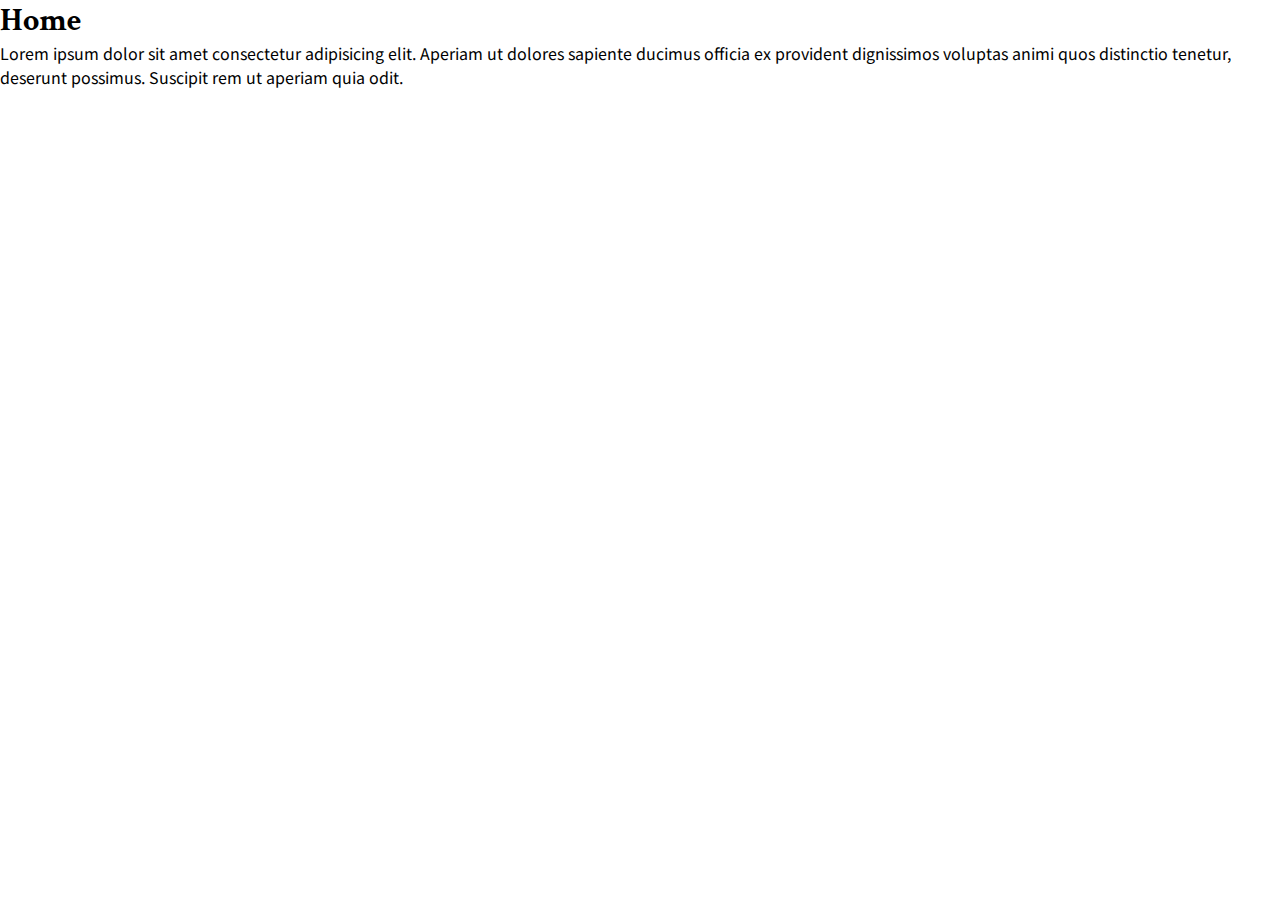
==== index.html @ 392b2c2f "Add files via upload" ====
<!DOCTYPE html>
<html lang="en">
  <head>
    <meta charset="UTF-8" />
    <meta http-equiv="X-UA-Compatible" content="IE=edge" />
    <meta name="viewport" content="width=device-width, initial-scale=1.0" />
    <link rel="stylesheet" href="./css/style.css" />
    <script src="https://ajax.googleapis.com/ajax/libs/jquery/3.6.0/jquery.min.js"></script>
    <script src="./js/main.js"></script>
    <title>숙명여자대학교 무용과</title>
  </head>
  <body>
    <h1>Home</h1>
    <p>
      Lorem ipsum dolor sit amet consectetur adipisicing elit. Aperiam ut
      dolores sapiente ducimus officia ex provident dignissimos voluptas animi
      quos distinctio tenetur, deserunt possimus. Suscipit rem ut aperiam quia
      odit.
    </p>
  </body>
</html>
---- css/style.css ----
@import "./reset.css";

@import url("https://fonts.googleapis.com/css2?family=Crimson+Text:wght@400;600;700&family=Noto+Sans+KR:wght@100;300;400;500;700;900&display=swap");

body {
  font-family: "Noto Sans KR", sans-serif;
}

h1 {
  font-family: "Crimson Text", serif;
}
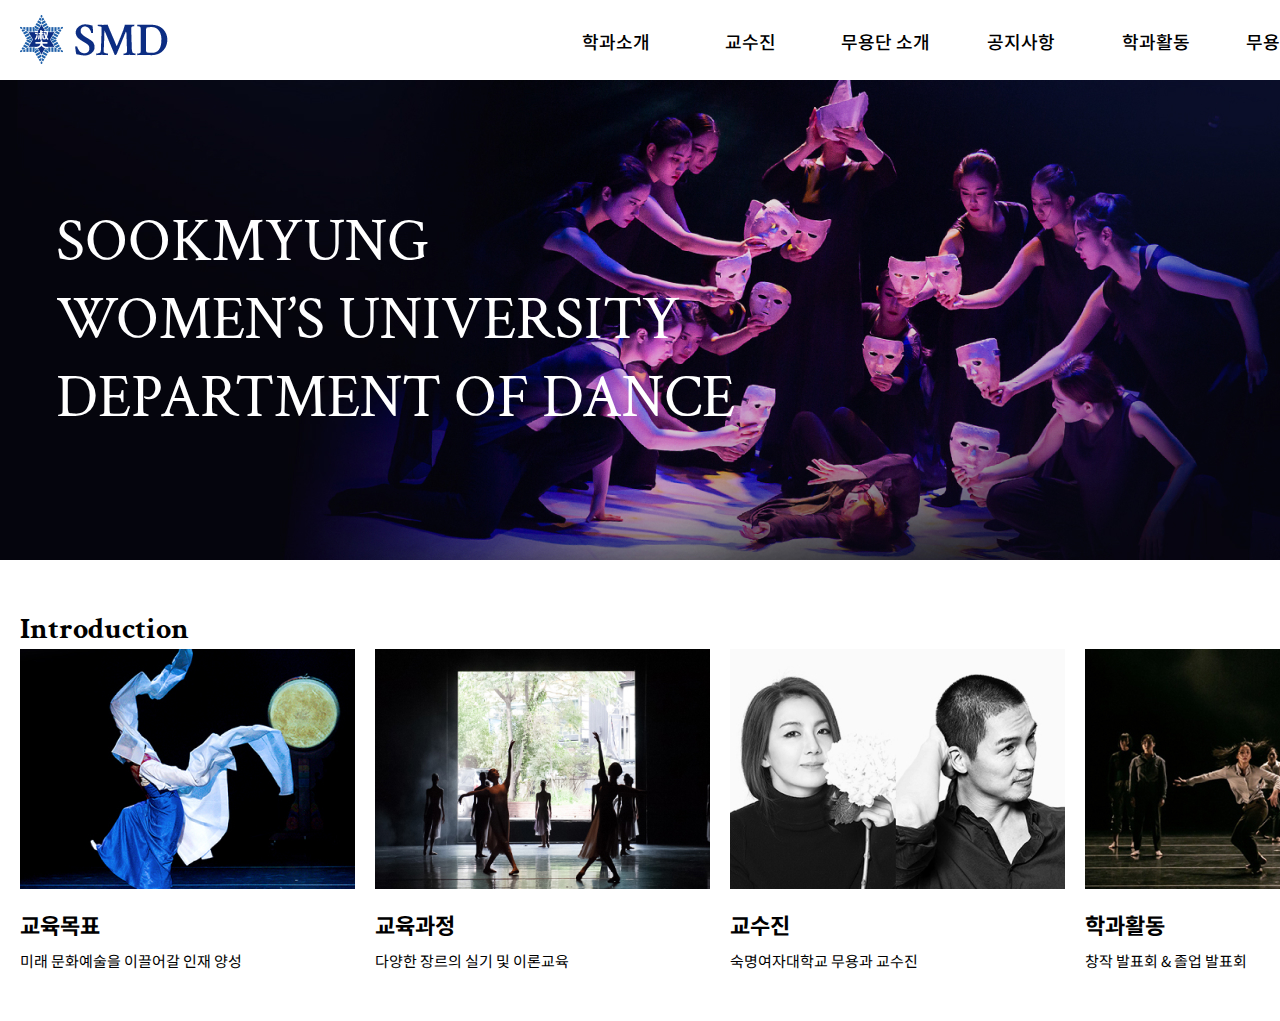
==== commit 0ca2cfc6: "Add files via upload" ====
--- a/index.html
+++ b/index.html
@@ -10,12 +10,117 @@
     <title>숙명여자대학교 무용과</title>
   </head>
   <body>
-    <h1>Home</h1>
-    <p>
-      Lorem ipsum dolor sit amet consectetur adipisicing elit. Aperiam ut
-      dolores sapiente ducimus officia ex provident dignissimos voluptas animi
-      quos distinctio tenetur, deserunt possimus. Suscipit rem ut aperiam quia
-      odit.
-    </p>
+    <header id="main-header">
+      <div class="container">
+        <h1>
+          <a href="./">
+            <img src="./image/logo.png" alt="숙대무용과" />
+          </a>
+        </h1>
+        <nav id="gnb">
+          <ul class="depth1">
+            <li>
+              <a href="#">학과소개</a>
+              <ul class="depth2">
+                <li><a href="#">학과소개</a></li>
+                <li><a href="#">교육목표</a></li>
+                <li><a href="#">교육과정</a></li>
+                <li><a href="#">시설 및 환경</a></li>
+                <li><a href="#">오시는 길</a></li>
+              </ul>
+            </li>
+            <li>
+              <a href="#">교수진</a>
+              <ul class="depth2">
+                <li><a href="#">교수진</a></li>
+              </ul>
+            </li>
+            <li>
+              <a href="#">무용단 소개</a>
+              <ul class="depth2">
+                <li><a href="#">한국무용</a></li>
+                <li><a href="#">현대무용</a></li>
+                <li><a href="#">발래</a></li>
+              </ul>
+            </li>
+            <li>
+              <a href="#">공지사항</a>
+              <ul class="depth2">
+                <li><a href="#">공지사항</a></li>
+                <li><a href="#">열린마당</a></li>
+                <li><a href="#">Q&A</a></li>
+              </ul>
+            </li>
+            <li>
+              <a href="#">학과활동</a>
+              <ul class="depth2">
+                <li><a href="#">학과활동</a></li>
+              </ul>
+            </li>
+            <li>
+              <a href="#">무용과 행사</a>
+              <ul class="depth2">
+                <li><a href="#">창작발표회</a></li>
+                <li><a href="#">졸업발표회</a></li>
+                <li><a href="#">공연 및 행사</a></li>
+              </ul>
+            </li>
+          </ul>
+        </nav>
+        <!-- 토글버튼 -->
+        <a href="#sitemap-menu" id="btn-toggle">
+          <img src="./image/bx_menu-alt-right.svg" alt="toggle sitemap" />
+        </a>
+      </div>
+      <!-- container div -->
+    </header>
+
+    <!-- 메인배너 -->
+    <section id="main-banner">
+      <div class="container">
+        <h1>
+          SOOKMYUNG <br />
+          WOMEN’S UNIVERSITY <br />
+          DEPARTMENT OF DANCE
+        </h1>
+      </div>
+    </section>
+
+    <!-- Introduction -->
+    <section id="intro">
+      <div class="container">
+        <h1>Introduction</h1>
+        <ul class="intro-list">
+          <li>
+            <a href="#">
+              <img src="./image/교육목표.jpg" alt="교육목표" />
+            </a>
+            <h2>교육목표</h2>
+            <p>미래 문화예술을 이끌어갈 인재 양성</p>
+          </li>
+          <li>
+            <a href="#">
+              <img src="./image/교육과정.jpg" alt="교육과정" />
+            </a>
+            <h2>교육과정</h2>
+            <p>다양한 장르의 실기 및 이론교육</p>
+          </li>
+          <li>
+            <a href="#">
+              <img src="./image/교수진.jpg" alt="교수진" />
+            </a>
+            <h2>교수진</h2>
+            <p>숙명여자대학교 무용과 교수진</p>
+          </li>
+          <li>
+            <a href="#">
+              <img src="./image/학과활동.jpg" alt="학과활동" />
+            </a>
+            <h2>학과활동</h2>
+            <p>창작 발표회 & 졸업 발표회</p>
+          </li>
+        </ul>
+      </div>
+    </section>
   </body>
 </html>
--- a/css/style.css
+++ b/css/style.css
@@ -2,10 +2,161 @@
 
 @import url("https://fonts.googleapis.com/css2?family=Crimson+Text:wght@400;600;700&family=Noto+Sans+KR:wght@100;300;400;500;700;900&display=swap");
 
+:root {
+  --main-color: #0c2d83;
+  --bg-color-light: #f5f5f5;
+  --text-light: #666;
+  --white: #fff;
+}
+
 body {
   font-family: "Noto Sans KR", sans-serif;
+  font-size: 15px;
+  background-color: var(--white);
 }
 
 h1 {
   font-family: "Crimson Text", serif;
 }
+
+h2 {
+  font-size: 22px;
+}
+
+h3 {
+  font-size: 20px;
+}
+
+a {
+  color: #000;
+}
+
+.container {
+  width: 1440px;
+  /* outline: 1px solid #000; */
+  margin: 0 auto;
+  position: relative;
+}
+
+#main-header {
+  height: 80px;
+}
+
+#main-header h1 {
+  position: absolute;
+  left: 20px;
+  top: 15px;
+}
+
+#gnb {
+  position: absolute;
+  right: 97px;
+  top: 28px;
+  /* 2단 메뉴를 보이게 하기 위해 z-index를 지정한다 */
+  z-index: 99;
+}
+
+/* 1단계 메뉴 */
+
+#gnb .depth1 {
+  display: flex;
+  text-align: center;
+}
+
+#gnb .depth1 > li {
+  margin-left: 30px;
+  /* outline: 1px solid red; */
+  width: 7em;
+}
+
+#gnb .depth1 > li > a {
+  font-weight: 500;
+  font-size: 18px;
+}
+
+/* 2단계 메뉴 */
+
+#gnb .depth2 {
+  background: #fff;
+  border: 1px solid #ccc;
+  padding: 10px;
+  margin-top: 26px;
+  text-align: left;
+  display: none;
+  /* 만약 2단 메뉴가 슬라이딩 방식으로 나타나길 바란다면 여기에다가 height 값을 0으로 지정하고 아래에다가 hover가 될 때 height 값을 다르게 지정하면 된다.*/
+}
+
+#gnb .depth2 > li {
+  margin-bottom: 10px;
+}
+
+#gnb .depth2 > li:last-child {
+  margin-bottom: 0px;
+}
+
+/* hover 액션 */
+/* depth1 li에 마우스가 올라가면 depth2 표시 */
+#gnb .depth1 > li:hover .depth2 {
+  display: block;
+}
+
+#gnb .depth1 > li > a:hover {
+  color: var(--main-color);
+}
+
+#gnb .depth2 > li > a:hover {
+  text-decoration: underline;
+}
+
+#btn-toggle {
+  position: absolute;
+  right: 20px;
+  top: 25px;
+}
+
+/* 메인배너 */
+#main-banner {
+  height: 480px;
+  background: #000;
+}
+
+#main-banner .container {
+  height: 100%;
+  background-image: url(../image/main-banner1.jpg);
+  display: flex;
+  align-items: center;
+}
+
+#main-banner h1 {
+  color: #fff;
+  padding-left: 56px;
+  font-size: 60px;
+  font-weight: 400;
+}
+
+/* introduction */
+
+#intro .container {
+  padding: 50px 20px;
+  /* outline: 1px solid #000; */
+}
+
+#intro .intro-list {
+  display: flex;
+  gap: 20px;
+}
+
+#intro .intro-list > li {
+  /* outline: 1px solid red; */
+  width: calc((100% - 60px) / 4);
+}
+
+#intro .intro-list > li img {
+  width: 100%;
+  margin-bottom: 15px;
+}
+
+/* 여백, 정렬 */
+#intro .intro-list h2 {
+  margin-bottom: 10px;
+}
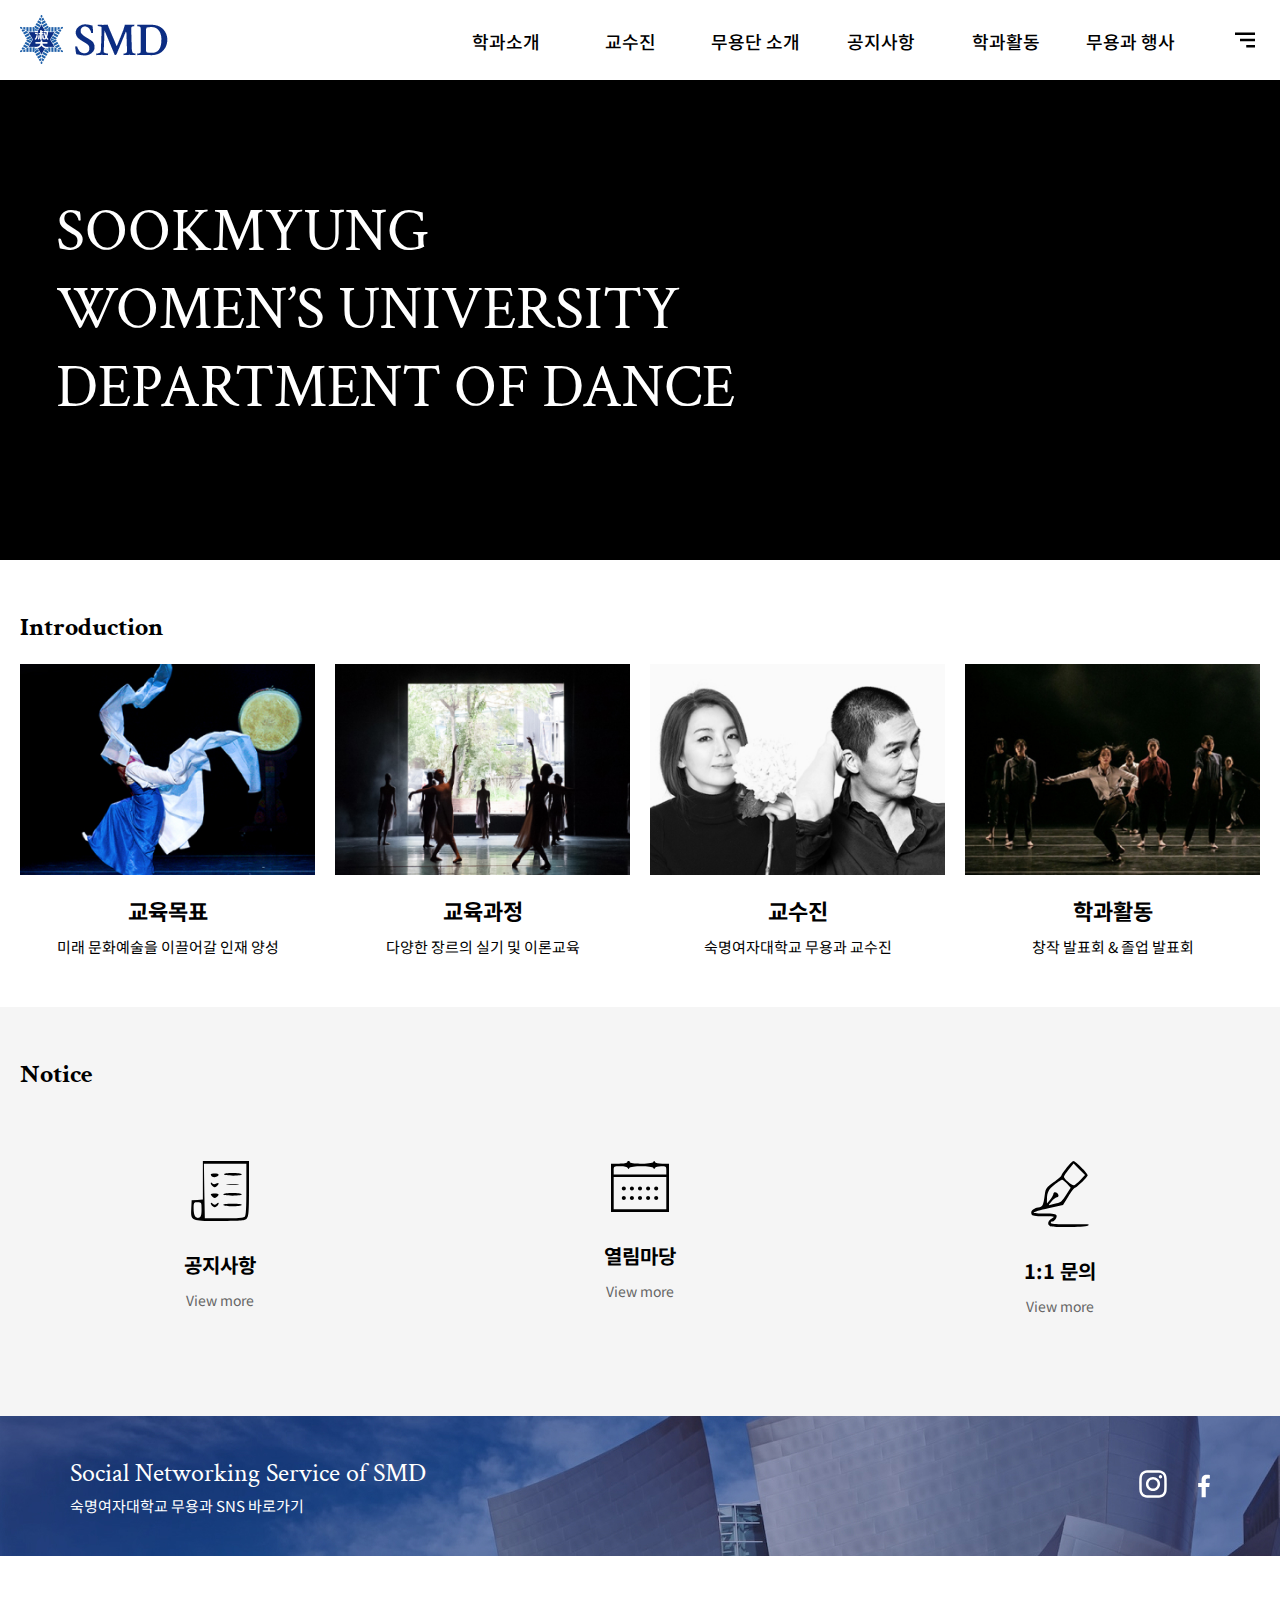
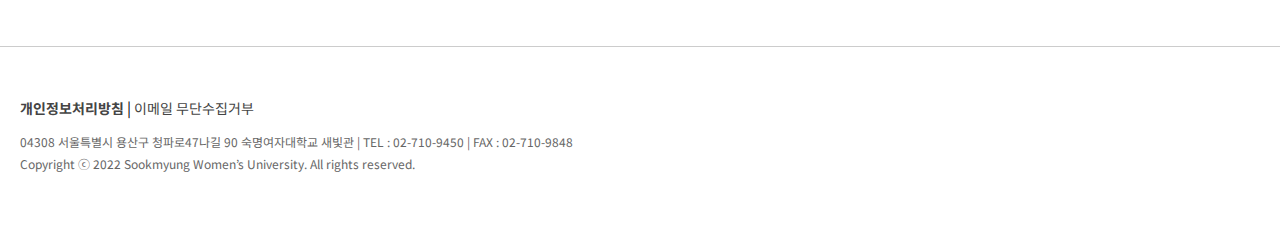
==== commit 6be8142a: "Add files via upload" ====
--- a/index.html
+++ b/index.html
@@ -4,10 +4,12 @@
     <meta charset="UTF-8" />
     <meta http-equiv="X-UA-Compatible" content="IE=edge" />
     <meta name="viewport" content="width=device-width, initial-scale=1.0" />
-    <link rel="stylesheet" href="./css/style.css" />
+    <title>숙명여자대학교 무용과</title>
+    <link rel="stylesheet" href="css/style.css" />
+    <!-- 제이쿼리 라이브러리 -->
     <script src="https://ajax.googleapis.com/ajax/libs/jquery/3.6.0/jquery.min.js"></script>
+    <!-- 내 자바스크립트 -->
     <script src="./js/main.js"></script>
-    <title>숙명여자대학교 무용과</title>
   </head>
   <body>
     <header id="main-header">
@@ -47,7 +49,7 @@
               <a href="#">공지사항</a>
               <ul class="depth2">
                 <li><a href="#">공지사항</a></li>
-                <li><a href="#">열린마당</a></li>
+                <li><a href="#">열림마당</a></li>
                 <li><a href="#">Q&A</a></li>
               </ul>
             </li>
@@ -72,15 +74,15 @@
           <img src="./image/bx_menu-alt-right.svg" alt="toggle sitemap" />
         </a>
       </div>
-      <!-- container div -->
+      <!-- container -->
     </header>
 
     <!-- 메인배너 -->
     <section id="main-banner">
       <div class="container">
         <h1>
-          SOOKMYUNG <br />
-          WOMEN’S UNIVERSITY <br />
+          SOOKMYUNG<br />
+          WOMEN’S UNIVERSITY<br />
           DEPARTMENT OF DANCE
         </h1>
       </div>
@@ -94,33 +96,101 @@
           <li>
             <a href="#">
               <img src="./image/교육목표.jpg" alt="교육목표" />
+              <h2>교육목표</h2>
             </a>
-            <h2>교육목표</h2>
             <p>미래 문화예술을 이끌어갈 인재 양성</p>
           </li>
           <li>
             <a href="#">
               <img src="./image/교육과정.jpg" alt="교육과정" />
+              <h2>교육과정</h2>
             </a>
-            <h2>교육과정</h2>
             <p>다양한 장르의 실기 및 이론교육</p>
           </li>
           <li>
             <a href="#">
               <img src="./image/교수진.jpg" alt="교수진" />
+              <h2>교수진</h2>
             </a>
-            <h2>교수진</h2>
             <p>숙명여자대학교 무용과 교수진</p>
           </li>
           <li>
             <a href="#">
               <img src="./image/학과활동.jpg" alt="학과활동" />
+              <h2>학과활동</h2>
             </a>
-            <h2>학과활동</h2>
             <p>창작 발표회 & 졸업 발표회</p>
           </li>
         </ul>
       </div>
+      <!-- container -->
     </section>
+
+    <!-- Notice -->
+    <section id="notice">
+      <div class="container">
+        <h1>Notice</h1>
+        <ul class="icons-list">
+          <li>
+            <div class="icon-group">
+              <img src="./image/notice-icon1.svg" alt="공지사항" />
+              <h3>공지사항</h3>
+              <a href="#" class="btn-more">View more</a>
+            </div>
+          </li>
+          <li>
+            <div class="icon-group">
+              <img src="./image/notice-icon2.svg" alt="열림마당" />
+              <h3>열림마당</h3>
+              <a href="#" class="btn-more">View more</a>
+            </div>
+          </li>
+          <li>
+            <div class="icon-group">
+              <img src="./image/notice-icon3.svg" alt="1:1 문의" />
+              <h3>1:1 문의</h3>
+              <a href="#" class="btn-more">View more</a>
+            </div>
+          </li>
+        </ul>
+      </div>
+    </section>
+
+    <!-- SNS 배너 -->
+    <section id="sns-banner">
+      <div class="container">
+        <div class="banner-title">
+          <h1>Social Networking Service of SMD</h1>
+          <p>숙명여자대학교 무용과 SNS 바로가기</p>
+        </div>
+        <div class="sns-icon-group">
+          <a href="#">
+            <img src="./image/instar-icon-white.svg" alt="instagram" />
+          </a>
+          <a href="#">
+            <img src="./image/face-icon-white.svg" alt="facebook" />
+          </a>
+        </div>
+      </div>
+    </section>
+
+    <footer id="main-footer">
+      <div class="container">
+        <div class="footer-group">
+          <div class="footer-menu">
+            <a href="#"><strong>개인정보처리방침</strong></a
+            ><span> | </span>
+            <a href="#">이메일 무단수집거부</a>
+          </div>
+          <address>
+            04308 서울특별시 용산구 청파로47나길 90 숙명여자대학교 새빛관 | TEL
+            : 02-710-9450 | FAX : 02-710-9848
+          </address>
+          <p class="copy">
+            Copyright ⓒ 2022 Sookmyung Women’s University. All rights reserved.
+          </p>
+        </div>
+      </div>
+    </footer>
   </body>
 </html>
--- a/css/style.css
+++ b/css/style.css
@@ -1,6 +1,14 @@
+/* style.css */
+
+/* 웹 폰트: Crimson, noto sans KR */
+@import url("https://fonts.googleapis.com/css2?family=Crimson+Text&family=Noto+Sans+KR:wght@400;500;700&display=swap");
+/* css에서 style 문서 불러오기 */
 @import "./reset.css";
 
-@import url("https://fonts.googleapis.com/css2?family=Crimson+Text:wght@400;600;700&family=Noto+Sans+KR:wght@100;300;400;500;700;900&display=swap");
+/*  
+font-family: 'Crimson Text', serif;
+font-family: 'Noto Sans KR', sans-serif;
+*/
 
 :root {
   --main-color: #0c2d83;
@@ -17,6 +25,8 @@
 
 h1 {
   font-family: "Crimson Text", serif;
+  font-size: 26px;
+  margin-bottom: 20px;
 }
 
 h2 {
@@ -32,14 +42,15 @@
 }
 
 .container {
-  width: 1440px;
-  /* outline: 1px solid #000; */
+  max-width: 1440px;
+  /* outline: 2px solid #333; */
   margin: 0 auto;
   position: relative;
 }
 
 #main-header {
   height: 80px;
+  /* background: #ccc; */
 }
 
 #main-header h1 {
@@ -52,20 +63,18 @@
   position: absolute;
   right: 97px;
   top: 28px;
-  /* 2단 메뉴를 보이게 하기 위해 z-index를 지정한다 */
-  z-index: 99;
+  z-index: 999;
 }
 
 /* 1단계 메뉴 */
-
 #gnb .depth1 {
   display: flex;
+}
+
+#gnb .depth1 > li {
+  margin-left: 20px;
+  /* outline: 1px solid red; */
   text-align: center;
-}
-
-#gnb .depth1 > li {
-  margin-left: 30px;
-  /* outline: 1px solid red; */
   width: 7em;
 }
 
@@ -75,15 +84,13 @@
 }
 
 /* 2단계 메뉴 */
-
 #gnb .depth2 {
-  background: #fff;
-  border: 1px solid #ccc;
+  background: #ffffff;
+  border: 1px solid #cccccc;
   padding: 10px;
   margin-top: 26px;
+  display: none;
   text-align: left;
-  display: none;
-  /* 만약 2단 메뉴가 슬라이딩 방식으로 나타나길 바란다면 여기에다가 height 값을 0으로 지정하고 아래에다가 hover가 될 때 height 값을 다르게 지정하면 된다.*/
 }
 
 #gnb .depth2 > li {
@@ -91,7 +98,7 @@
 }
 
 #gnb .depth2 > li:last-child {
-  margin-bottom: 0px;
+  margin-bottom: 0;
 }
 
 /* hover 액션 */
@@ -122,7 +129,7 @@
 
 #main-banner .container {
   height: 100%;
-  background-image: url(../image/main-banner1.jpg);
+  background-image: url("../images/main-banner-e1.jpg");
   display: flex;
   align-items: center;
 }
@@ -134,8 +141,7 @@
   font-weight: 400;
 }
 
-/* introduction */
-
+/* Introduction */
 #intro .container {
   padding: 50px 20px;
   /* outline: 1px solid #000; */
@@ -143,11 +149,13 @@
 
 #intro .intro-list {
   display: flex;
-  gap: 20px;
+  justify-content: space-between;
+  text-align: center;
 }
 
 #intro .intro-list > li {
-  /* outline: 1px solid red; */
+  /* outline: 2px solid red; */
+  /* (너비 - 칼럼여백(칼럼수 - 1)) / 칼럼수 */
   width: calc((100% - 60px) / 4);
 }
 
@@ -156,7 +164,90 @@
   margin-bottom: 15px;
 }
 
-/* 여백, 정렬 */
+/* 여백, 정렬  */
 #intro .intro-list h2 {
   margin-bottom: 10px;
 }
+
+/* Notice */
+#notice {
+  background-color: var(--bg-color-light);
+}
+
+#notice .container {
+  padding: 50px 20px;
+  /* outline: 1px solid #000; */
+}
+
+#notice .icons-list {
+  display: flex;
+  justify-content: space-between;
+  text-align: center;
+}
+
+#notice .icons-list > li {
+  /* outline: 2px solid red; */
+  width: calc((100% - 40px) / 3);
+  padding-top: 50px;
+  padding-bottom: 50px;
+}
+
+.btn-more {
+  font-size: 14px;
+  color: #666;
+}
+
+#notice .icons-list > li .icon-group h3 {
+  margin-top: 25px;
+  margin-bottom: 10px;
+}
+
+/* sns banner */
+
+#sns-banner .container {
+  background-image: url(../image/bottom-banner.jpg);
+  color: #fff;
+  padding-left: 70px;
+  padding-right: 70px;
+  height: 140px;
+  display: flex;
+  justify-content: space-between;
+  align-items: center;
+}
+
+#sns-banner h1 {
+  margin-bottom: 5px;
+  font-weight: 400;
+}
+
+#sns-banner .sns-icon-group a {
+  margin-left: 28px;
+}
+
+/* footer */
+
+#main-footer {
+  margin-top: 90px;
+  border-top: 1px solid rgba(0, 0, 0, 0.2);
+}
+
+#main-footer .container {
+  padding: 50px 20px;
+}
+
+#main-footer .footer-menu {
+  margin-bottom: 15px;
+}
+
+#main-footer .footer-menu a {
+  font-size: 14px;
+  color: #444;
+}
+
+#main-footer address,
+.copy {
+  font-size: 12px;
+  font-style: normal;
+  color: #666;
+  margin-bottom: 5px;
+}
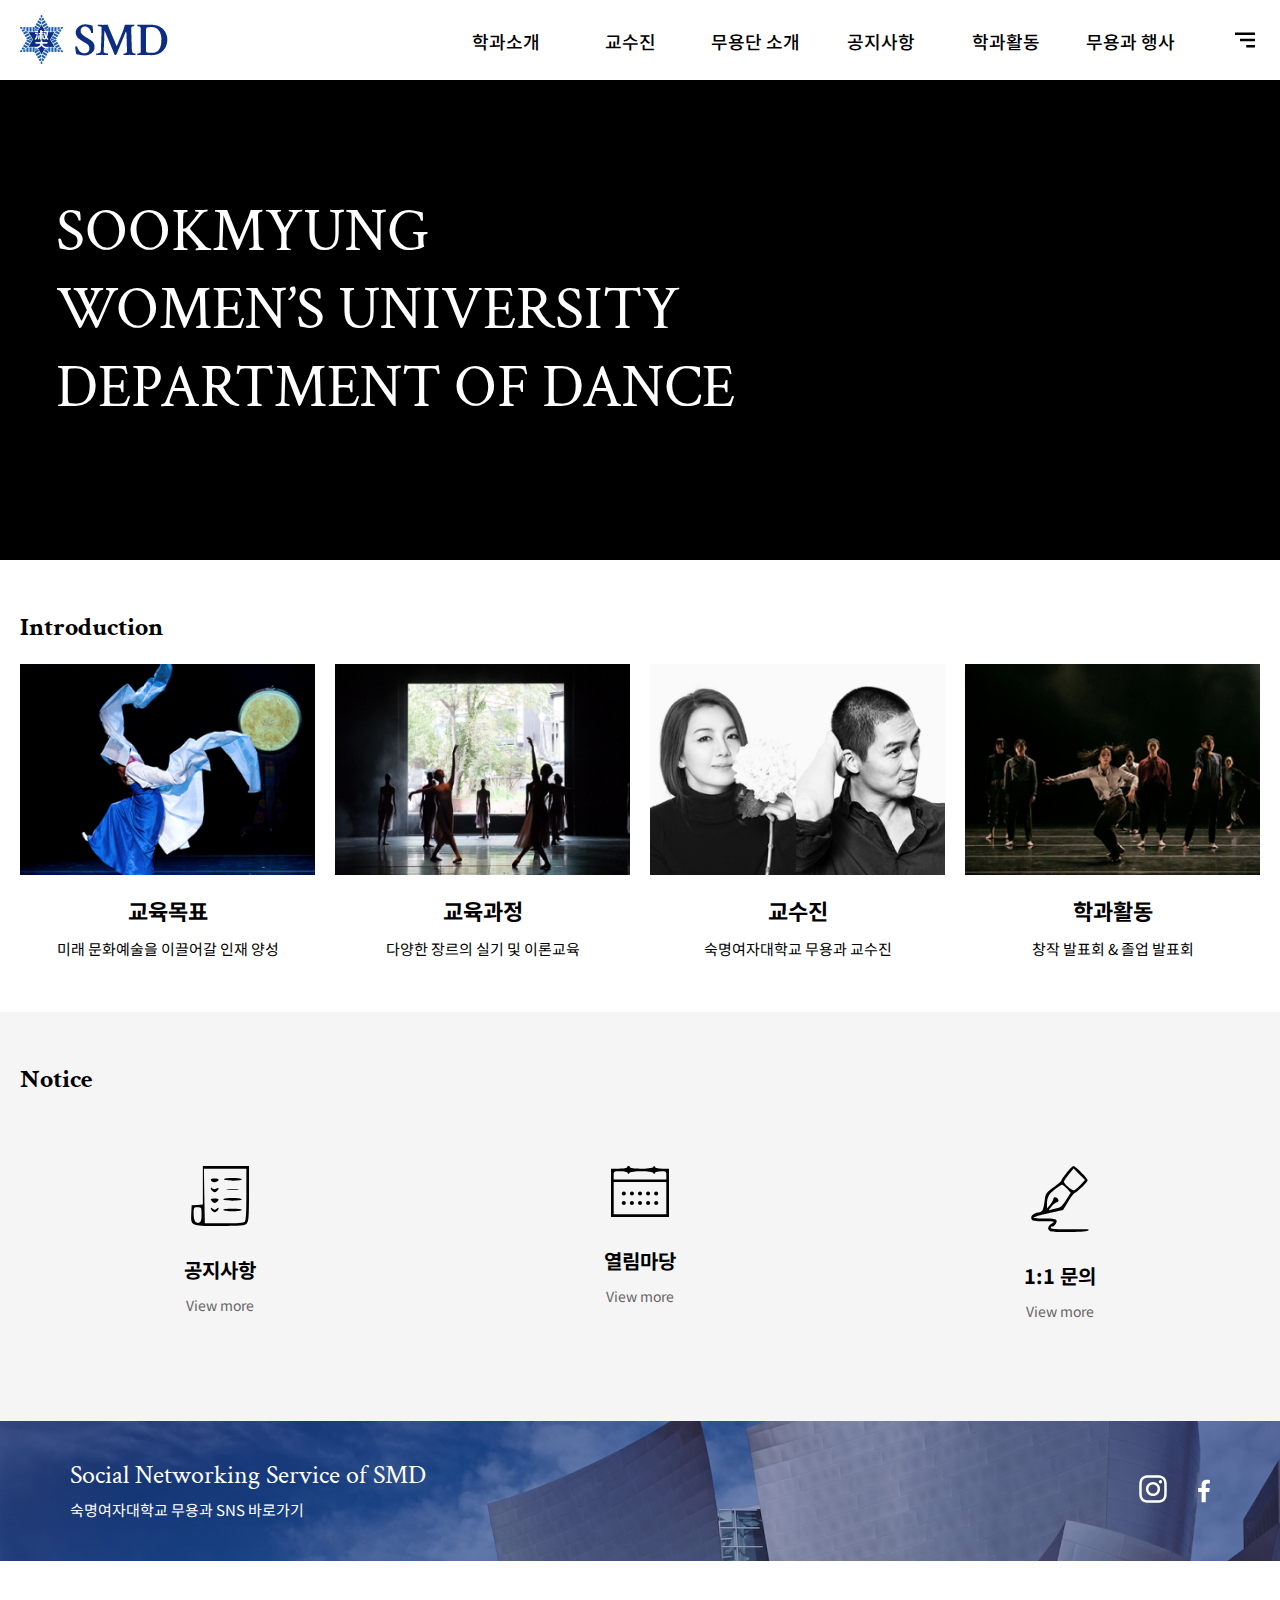
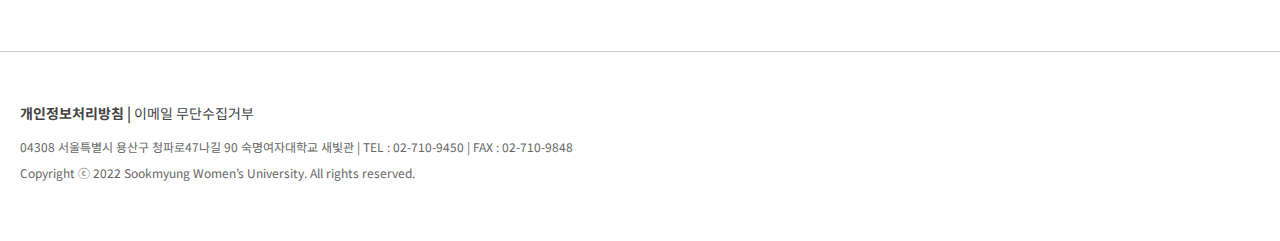
==== commit 2cd56c17: "Add files via upload" ====
--- a/index.html
+++ b/index.html
@@ -15,20 +15,20 @@
     <header id="main-header">
       <div class="container">
         <h1>
-          <a href="./">
+          <a href="./index.html">
             <img src="./image/logo.png" alt="숙대무용과" />
           </a>
         </h1>
         <nav id="gnb">
           <ul class="depth1">
             <li>
-              <a href="#">학과소개</a>
-              <ul class="depth2">
-                <li><a href="#">학과소개</a></li>
+              <a href="./about.html">학과소개</a>
+              <ul class="depth2">
+                <li><a href="./about.html">학과소개</a></li>
                 <li><a href="#">교육목표</a></li>
                 <li><a href="#">교육과정</a></li>
                 <li><a href="#">시설 및 환경</a></li>
-                <li><a href="#">오시는 길</a></li>
+                <li><a href="./location.html">오시는 길</a></li>
               </ul>
             </li>
             <li>
@@ -38,9 +38,9 @@
               </ul>
             </li>
             <li>
-              <a href="#">무용단 소개</a>
-              <ul class="depth2">
-                <li><a href="#">한국무용</a></li>
+              <a href="./introduce.html">무용단 소개</a>
+              <ul class="depth2">
+                <li><a href="./introduce.html">한국무용</a></li>
                 <li><a href="#">현대무용</a></li>
                 <li><a href="#">발래</a></li>
               </ul>
@@ -76,6 +76,79 @@
       </div>
       <!-- container -->
     </header>
+
+    <div id="site-map-menu">
+      <div class="container">
+        <div class="logo">
+          <a href="./"><img src="./image/logo.png" alt="숙명여대무용과" /></a>
+        </div>
+        <button id="site-menu-close">
+          <img src="./image/x-btn.svg" alt="닫기" />
+        </button>
+        <nav class="site-menu">
+          <ul class="depth1">
+            <li>
+              <div class="depth2-box">
+                <a href="./about.html">학과소개</a>
+                <ul class="depth2">
+                  <li><a href="./about.html">학과소개</a></li>
+                  <li><a href="#">교육목표</a></li>
+                  <li><a href="#">교육과정</a></li>
+                  <li><a href="#">시설 및 환경</a></li>
+                  <li><a href="./location.html">오시는 길</a></li>
+                </ul>
+              </div>
+            </li>
+            <li>
+              <div class="depth2-box">
+                <a href="#">교수진</a>
+                <ul class="depth2">
+                  <li><a href="#">교수진</a></li>
+                </ul>
+              </div>
+            </li>
+            <li>
+              <div class="depth2-box">
+                <a href="#">무용단 소개</a>
+                <ul class="depth2">
+                  <li><a href="#">한국무용</a></li>
+                  <li><a href="#">현대무용</a></li>
+                  <li><a href="#">발래</a></li>
+                </ul>
+              </div>
+            </li>
+            <li>
+              <div class="depth2-box">
+                <a href="#">공지사항</a>
+                <ul class="depth2">
+                  <li><a href="#">공지사항</a></li>
+                  <li><a href="#">열림마당</a></li>
+                  <li><a href="#">Q&A</a></li>
+                </ul>
+              </div>
+            </li>
+            <li>
+              <div class="depth2-box">
+                <a href="#">학과활동</a>
+                <ul class="depth2">
+                  <li><a href="#">학과활동</a></li>
+                </ul>
+              </div>
+            </li>
+            <li>
+              <div class="depth2-box">
+                <a href="#">무용과 행사</a>
+                <ul class="depth2">
+                  <li><a href="#">창작발표회</a></li>
+                  <li><a href="#">졸업발표회</a></li>
+                  <li><a href="#">공연 및 행사</a></li>
+                </ul>
+              </div>
+            </li>
+          </ul>
+        </nav>
+      </div>
+    </div>
 
     <!-- 메인배너 -->
     <section id="main-banner">
--- a/css/style.css
+++ b/css/style.css
@@ -39,6 +39,10 @@
 
 a {
   color: #000;
+}
+
+p {
+  line-height: 26px;
 }
 
 .container {
@@ -89,8 +93,13 @@
   border: 1px solid #cccccc;
   padding: 10px;
   margin-top: 26px;
-  display: none;
+  /* display: none; */
+  /* 이 아래는 메뉴의 드롭다운 애니메이션입니다. */
+  max-height: 0;
+  overflow: hidden;
   text-align: left;
+  opacity: 0;
+  transition: 0.4s;
 }
 
 #gnb .depth2 > li {
@@ -104,7 +113,10 @@
 /* hover 액션 */
 /* depth1 li에 마우스가 올라가면 depth2 표시 */
 #gnb .depth1 > li:hover .depth2 {
-  display: block;
+  /* display: block; */
+  /* 이 아래는 메뉴의 드롭다운 방식입니다. */
+  max-height: 200px;
+  opacity: 1;
 }
 
 #gnb .depth1 > li > a:hover {
@@ -251,3 +263,109 @@
   color: #666;
   margin-bottom: 5px;
 }
+
+/* 사이트맵 팝업 */
+#site-map-menu {
+  position: fixed;
+  width: 80%;
+  height: 80vh;
+  background: #fff;
+  /* 여기서부터 사이트맵 중앙 정렬 소스입니다. */
+  left: calc(50%);
+  top: calc(50%);
+  /* 가변형인 요소이기 때문에 고정 px로 중앙 정렬 맞춰줄 수 없다. 그러므로 translateX 를 대상 요소의 전체 크기의 %만큼 움직이도록 해서 중앙 정렬을 맞추는 것이다. */
+  transform: translateX(-50%) translateY(-50%);
+  /* 참고로 transform 은 따로 쓰면 나머지 하나가 실행되지 않기 때문에 반드시 위와같이 함께 사용해야 한다.  */
+  z-index: 1000;
+}
+
+#site-map-menu .container {
+  /* outline: 1px solid #333; */
+  padding: 20px;
+  width: 100%;
+  height: 100%;
+  position: relative;
+  /* box-shadow: 5px 5px 5px #000; */
+}
+
+#site-map-menu .site-menu {
+  /* outline: 1px solid #333; */
+  width: 100%;
+  height: 85%;
+  display: flex;
+}
+
+#site-map-menu .site-menu > ul.depth1 {
+  display: flex;
+  flex-wrap: wrap;
+  width: 100%;
+  height: 100%;
+  margin-top: 70px;
+}
+
+#site-map-menu .site-menu > ul.depth1 > li {
+  /* width: 33.33%; */
+  display: flex;
+  flex-direction: column;
+  align-items: center;
+  text-align: left;
+  /* outline: 1px solid blue; */
+  text-align: center;
+}
+
+#site-map-menu .site-menu > ul.depth1 > li:nth-child(2),
+#site-map-menu .site-menu > ul.depth1 > li:nth-child(5) {
+  width: 50%;
+}
+
+#site-map-menu .site-menu > ul.depth1 > li:nth-child(1),
+#site-map-menu .site-menu > ul.depth1 > li:nth-child(3),
+#site-map-menu .site-menu > ul.depth1 > li:nth-child(4),
+#site-map-menu .site-menu > ul.depth1 > li:nth-child(6) {
+  width: 25%;
+}
+
+/* depth2 와 depth1 의 부모 박스를 만들면 된다. */
+
+.depth2-box {
+  /* outline: 1px solid red; */
+  text-align: left;
+}
+
+.depth2-box > a {
+  font-size: 20px;
+  font-weight: bold;
+}
+
+.depth2 {
+  margin-top: 20px;
+}
+
+/* 1단계 메뉴 텍스트(제목) */
+#site-map-menu .site-menu > ul.depth1 > li > a {
+  font-size: 20px;
+  font-weight: bold;
+  margin-bottom: 20px;
+}
+
+/* 사이트맵 close 버튼 */
+
+#site-menu-close {
+  position: absolute;
+  right: calc(2%);
+  top: calc(2%);
+  /* 버튼의 테두리와 배경색을 없애는 속성입니다. */
+  background-color: transparent;
+  border: none;
+  cursor: pointer;
+}
+
+/* 사이트맵 메뉴 비표시 상태 */
+#site-map-menu {
+  display: none;
+}
+
+/* 사이트맵 표시 상태 */
+#site-map-menu.show {
+  display: block;
+}
